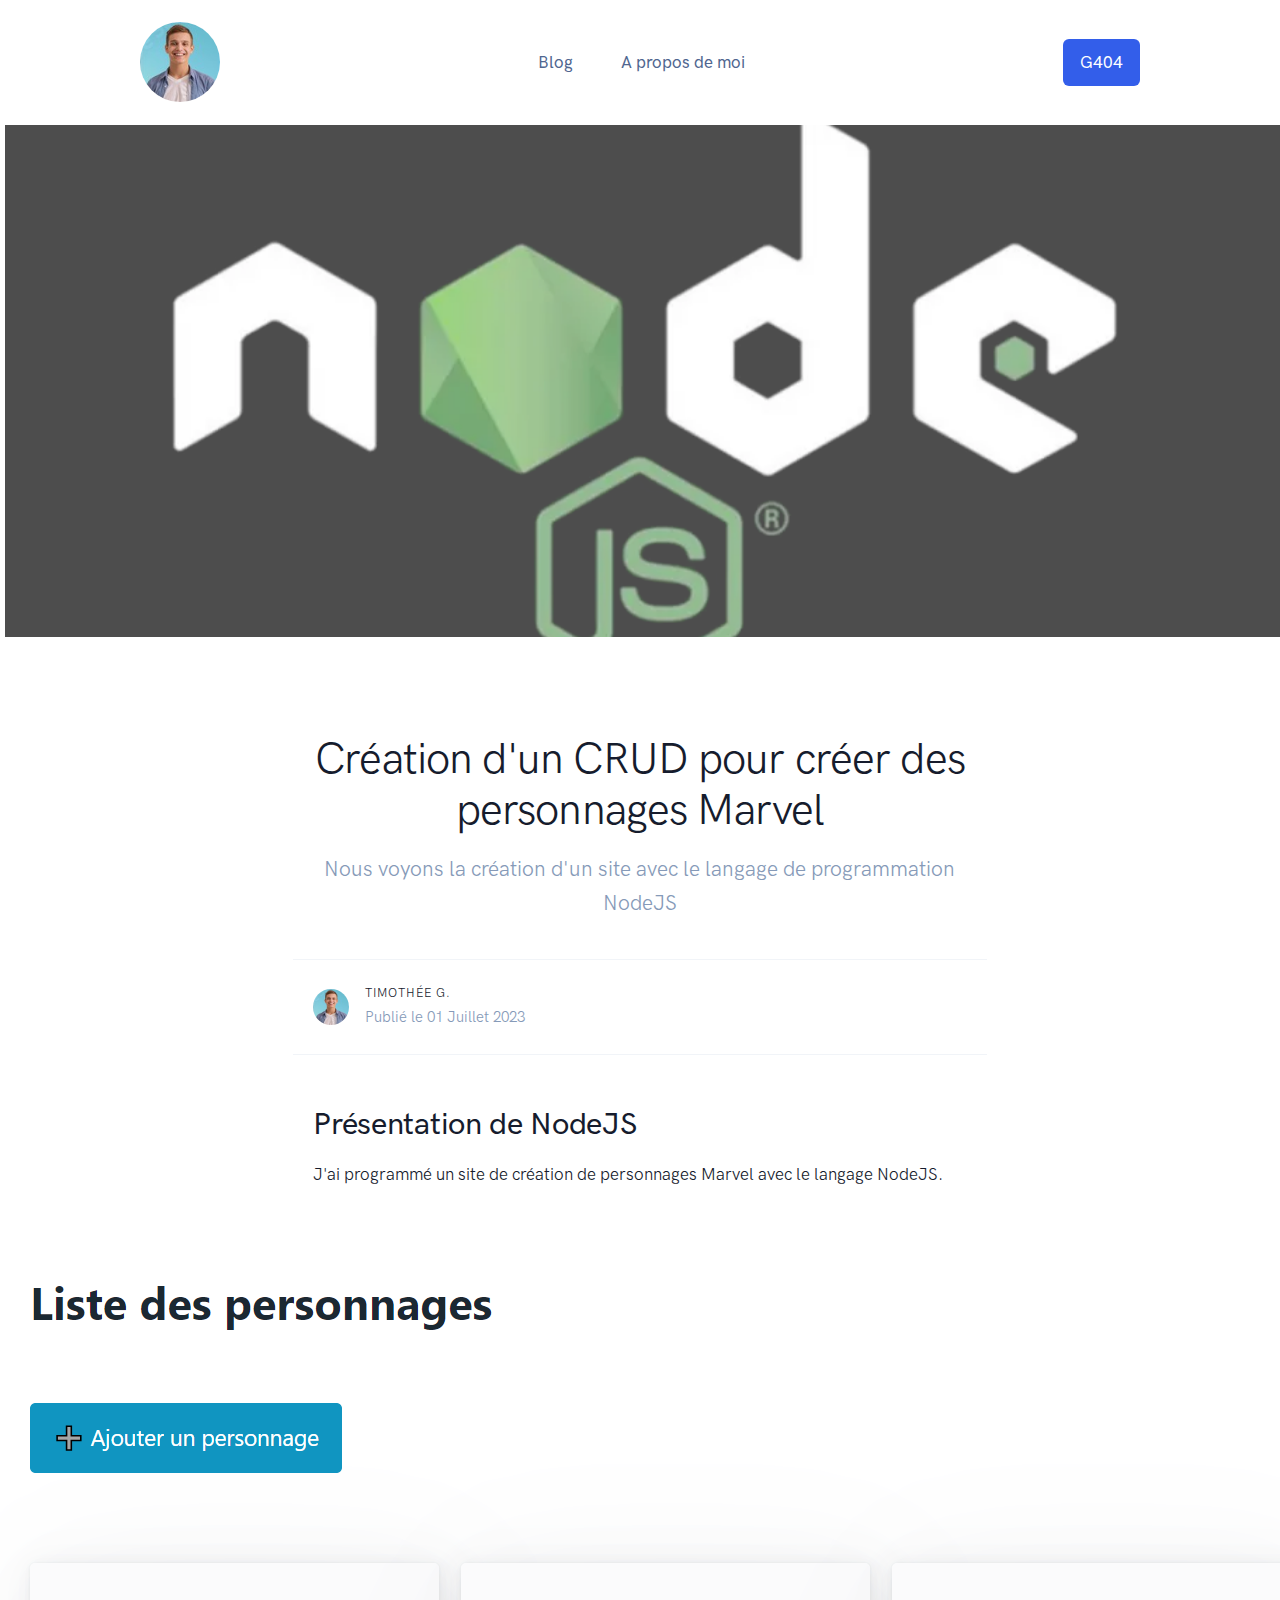
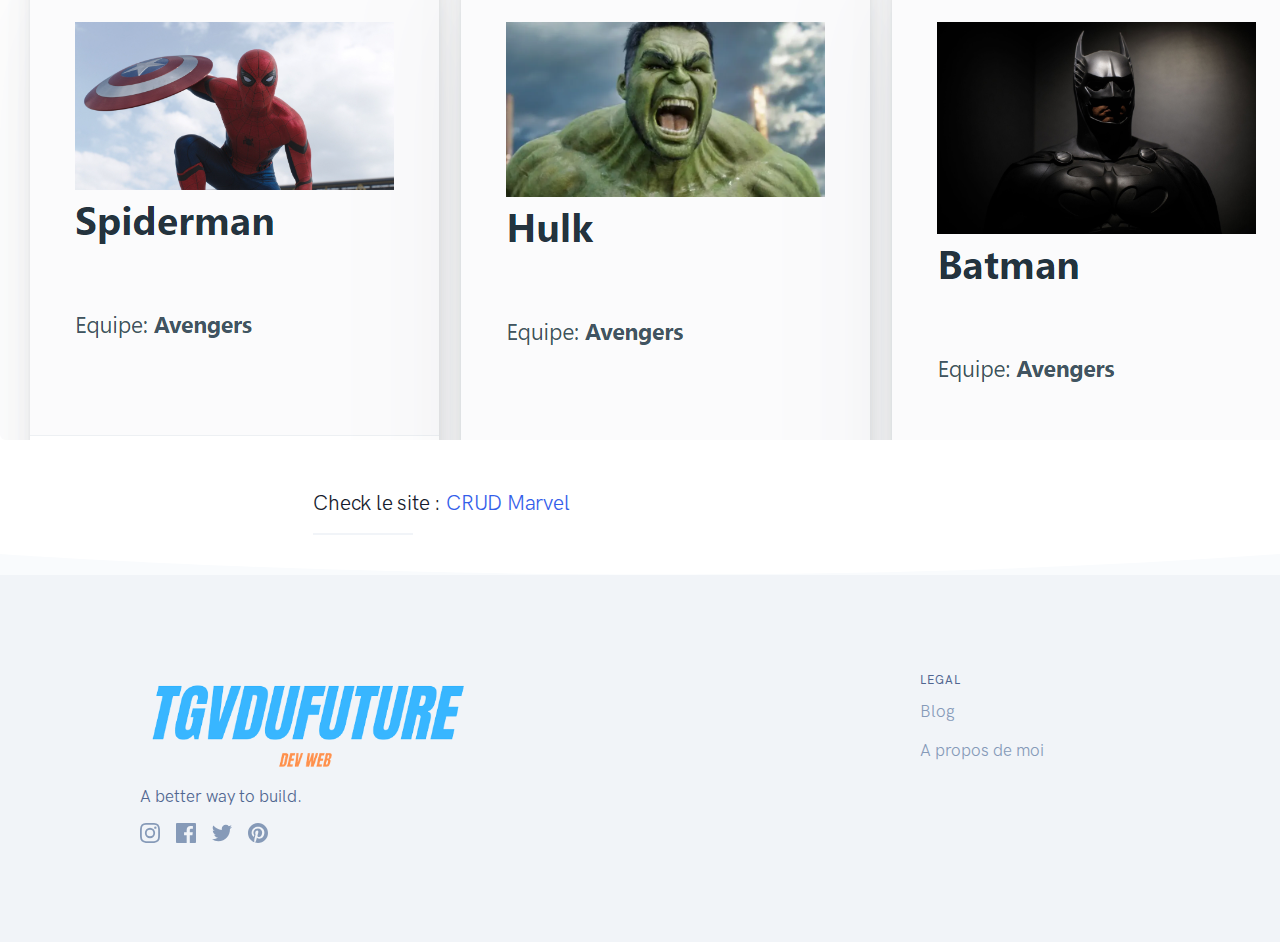
==== blog-crud.html @ 1b9e8d8e "crud" ====
<!doctype html>
<html lang="en">
  <head>
    <meta charset="utf-8" />
    <meta name="viewport" content="width=device-width, initial-scale=1" />
    
    <!-- Favicon -->
    <link rel="shortcut icon" href="./assets/favicon/favicon.png" type="image/x-icon" />
    
    <!-- Map CSS -->
    <link rel="stylesheet" href="https://api.mapbox.com/mapbox-gl-js/v0.53.0/mapbox-gl.css" />
    
    <!-- Libs CSS -->
    <link rel="stylesheet" href="./assets/css/libs.bundle.css" />
    
    <!-- Theme CSS -->
    <link rel="stylesheet" href="./assets/css/theme.bundle.css" />
    
    <!--Mon CSS-->
    <link rel="stylesheet" href="style.css">
    <!-- Title -->
    <title>Mon article</title>
  </head>
  <body>

    <!-- NAVBAR -->
    <!-- ICI JE COPIE A LA PLACE DE LA NAVBAR, CELLE DE LA PAGE BLOG de <nav> jusqu'à </nav> -->
    <nav class="navbar navbar-expand-lg navbar-light bg-white">
      <div class="container">
    
        <!-- Brand -->
        <a class="navbar-brand" href="./index.html">
          <div class="avatar avatar-xxl">
            <img src="./assets/img/avatars/mon-avatar.jpg" alt="Mon avatar" class="avatar-img rounded-circle">
          </div>
        </a>
    
        <!-- Toggler -->
        <button class="navbar-toggler" type="button" data-bs-toggle="collapse" data-bs-target="#navbarCollapse" aria-controls="navbarCollapse" aria-expanded="false" aria-label="Toggle navigation">
          <span class="navbar-toggler-icon"></span>
        </button>
    
        <!-- Collapse -->
        <div class="collapse navbar-collapse" id="navbarCollapse">
    
          <!-- Toggler -->
          <button class="navbar-toggler" type="button" data-bs-toggle="collapse" data-bs-target="#navbarCollapse" aria-controls="navbarCollapse" aria-expanded="false" aria-label="Toggle navigation">
            <i class="fe fe-x"></i>
          </button>
    
          <!-- Navigation -->
          <ul class="navbar-nav ms-auto">
            <li class="nav-item dropdown">
              <a class="nav-link dropdown-toggle" id="navbarLandings"  href="./index.html">
                Blog
              </a>
            </li>
            <li class="nav-item dropdown">
              <a class="nav-link dropdown-toggle" id="navbarPages" href="./blog-descr.html">
                A propos de moi
              </a>
            </li>
          </ul>
    
          <!-- Button -->
          <a class="navbar-btn btn btn-sm btn-primary lift ms-auto" href="https://www.garage404.com/" target="_blank">
            G404
          </a>
        </div>
      </div>
    </nav>

    <!-- IMAGE -->
    <!-- ICI DANS LA BALISE <section> je viens modifier l'attribut style pour CHANGER L'IMAGE -->
    <section data-jarallax data-speed=".8" class="py-md-15 bg-cover presentation2" style="background-image: url('./assets/img/icons/node.png');"></section>

    <!-- HEADER -->
    <section class="pt-8 pt-md-11">
      <div class="container">
        <div class="row justify-content-center">
          <div class="col-12 col-md-10 col-lg-9 col-xl-8">

            <!-- Heading -->
            <h1 class="display-4 text-center">
                Création d'un CRUD pour créer des personnages Marvel
            </h1>

            <!-- Text -->
            <p class="lead mb-7 text-center text-muted">
              Nous voyons la création d'un site avec le langage de programmation NodeJS
            </p>

            <!-- Meta -->
            <div class="row align-items-center py-5 border-top border-bottom">
              <div class="col-auto">

                <!-- Avatar -->
                <div class="avatar avatar-lg">
                  <img src="assets/img/avatars/mon-avatar.jpg" alt="Mon avatar." class="avatar-img rounded-circle">
                </div>

              </div>
              <div class="col ms-n5">

                <!-- Name -->
                <h6 class="text-uppercase mb-0">
                  Timothée G.
                </h6>

                <!-- Date -->
                <time class="fs-sm text-muted" datetime="2019-05-20">
                  Publié le 01 Juillet 2023
                </time>

              </div>
              <div class="col-auto">

              </div>
            </div>

          </div>
        </div> <!-- / .row -->
      </div> <!-- / .container -->
    </section>

    <!-- SECTION -->
    <section class="pt-6 pt-md-8">
      <div class="container">
        <div class="row justify-content-center">
          <div class="col-12 col-md-10 col-lg-9 col-xl-8">

            <!-- Heading -->
            <h2 class="fw-bold">
                Présentation de NodeJS
            </h2>

            <!-- Text -->
            <p>
                J'ai programmé un site de création de personnages Marvel avec le langage NodeJS.
            </p>
          </div>
        </div> <!-- / .row -->
      </div> <!-- / .container -->
    </section>

    <!-- SECTION -->
    <section class="pt-6 pt-md-8">
      <div class="container">
        <div class="row justify-content-center">
          <div class="">

            <!-- Slider -->
            <div style="display: flex; justify-content: center;">
                <img src="./assets/img/screenshots/CRUD.PNG" class="img-fluid rounded img-flex-box">
            </div>
          </div>
        </div> <!-- / .row -->
      </div> <!-- / .container -->
    </section>

    <!-- SECTION -->
    <section class="pt-6 pt-md-8">
      <div class="container">
        <div class="row justify-content-center">
          <div class="col-12 col-md-10 col-lg-9 col-xl-8">

            <!-- Heading -->
            <h3>Check le site : <a href="https://github.com/tgvdufuture/crud">CRUD Marvel</a></h3>

            <!-- Divider -->
            <hr class="hr-md mb-7">
          </div>
        </div> <!-- / .row -->
      </div> <!-- / .container -->
    </section>

    <!-- SI TU N'AS RIEN D'AUTRE A RAJOUTER ESSAYE DE SUPPRIMER LA <section> de dessous Ctrl S et regarde le résultat -->
    <!-- SHAPE -->
    <div class="position-relative">
      <div class="shape shape-bottom shape-fluid-x text-light">
        <svg viewBox="0 0 2880 48" fill="none" xmlns="http://www.w3.org/2000/svg"><path d="M0 48h2880V0h-720C1442.5 52 720 0 720 0H0v48z" fill="currentColor"/></svg>      </div>
    </div>

    <!-- FOOTER -->
    <footer class="py-8 py-md-11 bg-gray-200">
      <div class="container">
        <div class="row">
          <div class="col-12 col-md-4 col-lg-3">
    
            <!-- Brand -->
            <img src="./assets/img/brand.png" alt="brand" class="footer-brand img-fluid mb-2">
    
            <!-- Text -->
            <p class="text-gray-700 mb-2">
              A better way to build.
            </p>
    
            <!-- Social -->
            <ul class="list-unstyled list-inline list-social mb-6 mb-md-0">
              <li class="list-inline-item list-social-item me-3">
                <a href="#!" class="text-decoration-none">
                  <img src="./assets/img/icons/social/instagram.svg" class="list-social-icon" alt="...">
                </a>
              </li>
              <li class="list-inline-item list-social-item me-3">
                <a href="#!" class="text-decoration-none">
                  <img src="./assets/img/icons/social/facebook.svg" class="list-social-icon" alt="...">
                </a>
              </li>
              <li class="list-inline-item list-social-item me-3">
                <a href="#!" class="text-decoration-none">
                  <img src="./assets/img/icons/social/twitter.svg" class="list-social-icon" alt="...">
                </a>
              </li>
              <li class="list-inline-item list-social-item">
                <a href="#!" class="text-decoration-none">
                  <img src="./assets/img/icons/social/pinterest.svg" class="list-social-icon" alt="...">
                </a>
              </li>
            </ul>
    
          </div>
          <div class="col-6 col-md-4 col-lg-2">
    
          </div>
          <div class="col-6 col-md-4 col-lg-2">
    
          </div>
          <div class="col-6 col-md-4 offset-md-4 col-lg-2 offset-lg-0">
    
          </div>
          <div class="col-6 col-md-4 col-lg-2">
    
            <!-- Heading -->
            <h6 class="fw-bold text-uppercase text-gray-700">
              Legal
            </h6>
    
            <!-- List -->
            <ul class="list-unstyled text-muted mb-0">
              <li class="mb-3">
                <a href="./index.html" class="text-reset">
                  Blog
                </a>
              </li>
              <li class="mb-3">
                <a href="./blog-post.html" class="text-reset">
                  A propos de moi
                </a>
              </li>
            </ul>

          </div>
        </div> <!-- / .row -->
      </div> <!-- / .container -->
    </footer>

    <!-- JAVASCRIPT -->
    <!-- Map JS -->
    <script src='https://api.mapbox.com/mapbox-gl-js/v0.53.0/mapbox-gl.js'></script>
    
    <!-- Vendor JS -->
    <script src="./assets/js/vendor.bundle.js"></script>
    
    <!-- Theme JS -->
    <script src="./assets/js/theme.bundle.js"></script>

  </body>
</html>
---- assets/css/libs.bundle.css ----
[data-aos][data-aos][data-aos-duration="50"],body[data-aos-duration="50"] [data-aos]{transition-duration:50ms}[data-aos][data-aos][data-aos-delay="50"],body[data-aos-delay="50"] [data-aos]{transition-delay:0s}[data-aos][data-aos][data-aos-delay="50"].aos-animate,body[data-aos-delay="50"] [data-aos].aos-animate{transition-delay:50ms}[data-aos][data-aos][data-aos-duration="100"],body[data-aos-duration="100"] [data-aos]{transition-duration:.1s}[data-aos][data-aos][data-aos-delay="100"],body[data-aos-delay="100"] [data-aos]{transition-delay:0s}[data-aos][data-aos][data-aos-delay="100"].aos-animate,body[data-aos-delay="100"] [data-aos].aos-animate{transition-delay:.1s}[data-aos][data-aos][data-aos-duration="150"],body[data-aos-duration="150"] [data-aos]{transition-duration:.15s}[data-aos][data-aos][data-aos-delay="150"],body[data-aos-delay="150"] [data-aos]{transition-delay:0s}[data-aos][data-aos][data-aos-delay="150"].aos-animate,body[data-aos-delay="150"] [data-aos].aos-animate{transition-delay:.15s}[data-aos][data-aos][data-aos-duration="200"],body[data-aos-duration="200"] [data-aos]{transition-duration:.2s}[data-aos][data-aos][data-aos-delay="200"],body[data-aos-delay="200"] [data-aos]{transition-delay:0s}[data-aos][data-aos][data-aos-delay="200"].aos-animate,body[data-aos-delay="200"] [data-aos].aos-animate{transition-delay:.2s}[data-aos][data-aos][data-aos-duration="250"],body[data-aos-duration="250"] [data-aos]{transition-duration:.25s}[data-aos][data-aos][data-aos-delay="250"],body[data-aos-delay="250"] [data-aos]{transition-delay:0s}[data-aos][data-aos][data-aos-delay="250"].aos-animate,body[data-aos-delay="250"] [data-aos].aos-animate{transition-delay:.25s}[data-aos][data-aos][data-aos-duration="300"],body[data-aos-duration="300"] [data-aos]{transition-duration:.3s}[data-aos][data-aos][data-aos-delay="300"],body[data-aos-delay="300"] [data-aos]{transition-delay:0s}[data-aos][data-aos][data-aos-delay="300"].aos-animate,body[data-aos-delay="300"] [data-aos].aos-animate{transition-delay:.3s}[data-aos][data-aos][data-aos-duration="350"],body[data-aos-duration="350"] [data-aos]{transition-duration:.35s}[data-aos][data-aos][data-aos-delay="350"],body[data-aos-delay="350"] [data-aos]{transition-delay:0s}[data-aos][data-aos][data-aos-delay="350"].aos-animate,body[data-aos-delay="350"] [data-aos].aos-animate{transition-delay:.35s}[data-aos][data-aos][data-aos-duration="400"],body[data-aos-duration="400"] [data-aos]{transition-duration:.4s}[data-aos][data-aos][data-aos-delay="400"],body[data-aos-delay="400"] [data-aos]{transition-delay:0s}[data-aos][data-aos][data-aos-delay="400"].aos-animate,body[data-aos-delay="400"] [data-aos].aos-animate{transition-delay:.4s}[data-aos][data-aos][data-aos-duration="450"],body[data-aos-duration="450"] [data-aos]{transition-duration:.45s}[data-aos][data-aos][data-aos-delay="450"],body[data-aos-delay="450"] [data-aos]{transition-delay:0s}[data-aos][data-aos][data-aos-delay="450"].aos-animate,body[data-aos-delay="450"] [data-aos].aos-animate{transition-delay:.45s}[data-aos][data-aos][data-aos-duration="500"],body[data-aos-duration="500"] [data-aos]{transition-duration:.5s}[data-aos][data-aos][data-aos-delay="500"],body[data-aos-delay="500"] [data-aos]{transition-delay:0s}[data-aos][data-aos][data-aos-delay="500"].aos-animate,body[data-aos-delay="500"] [data-aos].aos-animate{transition-delay:.5s}[data-aos][data-aos][data-aos-duration="550"],body[data-aos-duration="550"] [data-aos]{transition-duration:.55s}[data-aos][data-aos][data-aos-delay="550"],body[data-aos-delay="550"] [data-aos]{transition-delay:0s}[data-aos][data-aos][data-aos-delay="550"].aos-animate,body[data-aos-delay="550"] [data-aos].aos-animate{transition-delay:.55s}[data-aos][data-aos][data-aos-duration="600"],body[data-aos-duration="600"] [data-aos]{transition-duration:.6s}[data-aos][data-aos][data-aos-delay="600"],body[data-aos-delay="600"] [data-aos]{transition-delay:0s}[data-aos][data-aos][data-aos-delay="600"].aos-animate,body[data-aos-delay="600"] [data-aos].aos-animate{transition-delay:.6s}[data-aos][data-aos][data-aos-duration="650"],body[data-aos-duration="650"] [data-aos]{transition-duration:.65s}[data-aos][data-aos][data-aos-delay="650"],body[data-aos-delay="650"] [data-aos]{transition-delay:0s}[data-aos][data-aos][data-aos-delay="650"].aos-animate,body[data-aos-delay="650"] [data-aos].aos-animate{transition-delay:.65s}[data-aos][data-aos][data-aos-duration="700"],body[data-aos-duration="700"] [data-aos]{transition-duration:.7s}[data-aos][data-aos][data-aos-delay="700"],body[data-aos-delay="700"] [data-aos]{transition-delay:0s}[data-aos][data-aos][data-aos-delay="700"].aos-animate,body[data-aos-delay="700"] [data-aos].aos-animate{transition-delay:.7s}[data-aos][data-aos][data-aos-duration="750"],body[data-aos-duration="750"] [data-aos]{transition-duration:.75s}[data-aos][data-aos][data-aos-delay="750"],body[data-aos-delay="750"] [data-aos]{transition-delay:0s}[data-aos][data-aos][data-aos-delay="750"].aos-animate,body[data-aos-delay="750"] [data-aos].aos-animate{transition-delay:.75s}[data-aos][data-aos][data-aos-duration="800"],body[data-aos-duration="800"] [data-aos]{transition-duration:.8s}[data-aos][data-aos][data-aos-delay="800"],body[data-aos-delay="800"] [data-aos]{transition-delay:0s}[data-aos][data-aos][data-aos-delay="800"].aos-animate,body[data-aos-delay="800"] [data-aos].aos-animate{transition-delay:.8s}[data-aos][data-aos][data-aos-duration="850"],body[data-aos-duration="850"] [data-aos]{transition-duration:.85s}[data-aos][data-aos][data-aos-delay="850"],body[data-aos-delay="850"] [data-aos]{transition-delay:0s}[data-aos][data-aos][data-aos-delay="850"].aos-animate,body[data-aos-delay="850"] [data-aos].aos-animate{transition-delay:.85s}[data-aos][data-aos][data-aos-duration="900"],body[data-aos-duration="900"] [data-aos]{transition-duration:.9s}[data-aos][data-aos][data-aos-delay="900"],body[data-aos-delay="900"] [data-aos]{transition-delay:0s}[data-aos][data-aos][data-aos-delay="900"].aos-animate,body[data-aos-delay="900"] [data-aos].aos-animate{transition-delay:.9s}[data-aos][data-aos][data-aos-duration="950"],body[data-aos-duration="950"] [data-aos]{transition-duration:.95s}[data-aos][data-aos][data-aos-delay="950"],body[data-aos-delay="950"] [data-aos]{transition-delay:0s}[data-aos][data-aos][data-aos-delay="950"].aos-animate,body[data-aos-delay="950"] [data-aos].aos-animate{transition-delay:.95s}[data-aos][data-aos][data-aos-duration="1000"],body[data-aos-duration="1000"] [data-aos]{transition-duration:1s}[data-aos][data-aos][data-aos-delay="1000"],body[data-aos-delay="1000"] [data-aos]{transition-delay:0s}[data-aos][data-aos][data-aos-delay="1000"].aos-animate,body[data-aos-delay="1000"] [data-aos].aos-animate{transition-delay:1s}[data-aos][data-aos][data-aos-duration="1050"],body[data-aos-duration="1050"] [data-aos]{transition-duration:1.05s}[data-aos][data-aos][data-aos-delay="1050"],body[data-aos-delay="1050"] [data-aos]{transition-delay:0s}[data-aos][data-aos][data-aos-delay="1050"].aos-animate,body[data-aos-delay="1050"] [data-aos].aos-animate{transition-delay:1.05s}[data-aos][data-aos][data-aos-duration="1100"],body[data-aos-duration="1100"] [data-aos]{transition-duration:1.1s}[data-aos][data-aos][data-aos-delay="1100"],body[data-aos-delay="1100"] [data-aos]{transition-delay:0s}[data-aos][data-aos][data-aos-delay="1100"].aos-animate,body[data-aos-delay="1100"] [data-aos].aos-animate{transition-delay:1.1s}[data-aos][data-aos][data-aos-duration="1150"],body[data-aos-duration="1150"] [data-aos]{transition-duration:1.15s}[data-aos][data-aos][data-aos-delay="1150"],body[data-aos-delay="1150"] [data-aos]{transition-delay:0s}[data-aos][data-aos][data-aos-delay="1150"].aos-animate,body[data-aos-delay="1150"] [data-aos].aos-animate{transition-delay:1.15s}[data-aos][data-aos][data-aos-duration="1200"],body[data-aos-duration="1200"] [data-aos]{transition-duration:1.2s}[data-aos][data-aos][data-aos-delay="1200"],body[data-aos-delay="1200"] [data-aos]{transition-delay:0s}[data-aos][data-aos][data-aos-delay="1200"].aos-animate,body[data-aos-delay="1200"] [data-aos].aos-animate{transition-delay:1.2s}[data-aos][data-aos][data-aos-duration="1250"],body[data-aos-duration="1250"] [data-aos]{transition-duration:1.25s}[data-aos][data-aos][data-aos-delay="1250"],body[data-aos-delay="1250"] [data-aos]{transition-delay:0s}[data-aos][data-aos][data-aos-delay="1250"].aos-animate,body[data-aos-delay="1250"] [data-aos].aos-animate{transition-delay:1.25s}[data-aos][data-aos][data-aos-duration="1300"],body[data-aos-duration="1300"] [data-aos]{transition-duration:1.3s}[data-aos][data-aos][data-aos-delay="1300"],body[data-aos-delay="1300"] [data-aos]{transition-delay:0s}[data-aos][data-aos][data-aos-delay="1300"].aos-animate,body[data-aos-delay="1300"] [data-aos].aos-animate{transition-delay:1.3s}[data-aos][data-aos][data-aos-duration="1350"],body[data-aos-duration="1350"] [data-aos]{transition-duration:1.35s}[data-aos][data-aos][data-aos-delay="1350"],body[data-aos-delay="1350"] [data-aos]{transition-delay:0s}[data-aos][data-aos][data-aos-delay="1350"].aos-animate,body[data-aos-delay="1350"] [data-aos].aos-animate{transition-delay:1.35s}[data-aos][data-aos][data-aos-duration="1400"],body[data-aos-duration="1400"] [data-aos]{transition-duration:1.4s}[data-aos][data-aos][data-aos-delay="1400"],body[data-aos-delay="1400"] [data-aos]{transition-delay:0s}[data-aos][data-aos][data-aos-delay="1400"].aos-animate,body[data-aos-delay="1400"] [data-aos].aos-animate{transition-delay:1.4s}[data-aos][data-aos][data-aos-duration="1450"],body[data-aos-duration="1450"] [data-aos]{transition-duration:1.45s}[data-aos][data-aos][data-aos-delay="1450"],body[data-aos-delay="1450"] [data-aos]{transition-delay:0s}[data-aos][data-aos][data-aos-delay="1450"].aos-animate,body[data-aos-delay="1450"] [data-aos].aos-animate{transition-delay:1.45s}[data-aos][data-aos][data-aos-duration="1500"],body[data-aos-duration="1500"] [data-aos]{transition-duration:1.5s}[data-aos][data-aos][data-aos-delay="1500"],body[data-aos-delay="1500"] [data-aos]{transition-delay:0s}[data-aos][data-aos][data-aos-delay="1500"].aos-animate,body[data-aos-delay="1500"] [data-aos].aos-animate{transition-delay:1.5s}[data-aos][data-aos][data-aos-duration="1550"],body[data-aos-duration="1550"] [data-aos]{transition-duration:1.55s}[data-aos][data-aos][data-aos-delay="1550"],body[data-aos-delay="1550"] [data-aos]{transition-delay:0s}[data-aos][data-aos][data-aos-delay="1550"].aos-animate,body[data-aos-delay="1550"] [data-aos].aos-animate{transition-delay:1.55s}[data-aos][data-aos][data-aos-duration="1600"],body[data-aos-duration="1600"] [data-aos]{transition-duration:1.6s}[data-aos][data-aos][data-aos-delay="1600"],body[data-aos-delay="1600"] [data-aos]{transition-delay:0s}[data-aos][data-aos][data-aos-delay="1600"].aos-animate,body[data-aos-delay="1600"] [data-aos].aos-animate{transition-delay:1.6s}[data-aos][data-aos][data-aos-duration="1650"],body[data-aos-duration="1650"] [data-aos]{transition-duration:1.65s}[data-aos][data-aos][data-aos-delay="1650"],body[data-aos-delay="1650"] [data-aos]{transition-delay:0s}[data-aos][data-aos][data-aos-delay="1650"].aos-animate,body[data-aos-delay="1650"] [data-aos].aos-animate{transition-delay:1.65s}[data-aos][data-aos][data-aos-duration="1700"],body[data-aos-duration="1700"] [data-aos]{transition-duration:1.7s}[data-aos][data-aos][data-aos-delay="1700"],body[data-aos-delay="1700"] [data-aos]{transition-delay:0s}[data-aos][data-aos][data-aos-delay="1700"].aos-animate,body[data-aos-delay="1700"] [data-aos].aos-animate{transition-delay:1.7s}[data-aos][data-aos][data-aos-duration="1750"],body[data-aos-duration="1750"] [data-aos]{transition-duration:1.75s}[data-aos][data-aos][data-aos-delay="1750"],body[data-aos-delay="1750"] [data-aos]{transition-delay:0s}[data-aos][data-aos][data-aos-delay="1750"].aos-animate,body[data-aos-delay="1750"] [data-aos].aos-animate{transition-delay:1.75s}[data-aos][data-aos][data-aos-duration="1800"],body[data-aos-duration="1800"] [data-aos]{transition-duration:1.8s}[data-aos][data-aos][data-aos-delay="1800"],body[data-aos-delay="1800"] [data-aos]{transition-delay:0s}[data-aos][data-aos][data-aos-delay="1800"].aos-animate,body[data-aos-delay="1800"] [data-aos].aos-animate{transition-delay:1.8s}[data-aos][data-aos][data-aos-duration="1850"],body[data-aos-duration="1850"] [data-aos]{transition-duration:1.85s}[data-aos][data-aos][data-aos-delay="1850"],body[data-aos-delay="1850"] [data-aos]{transition-delay:0s}[data-aos][data-aos][data-aos-delay="1850"].aos-animate,body[data-aos-delay="1850"] [data-aos].aos-animate{transition-delay:1.85s}[data-aos][data-aos][data-aos-duration="1900"],body[data-aos-duration="1900"] [data-aos]{transition-duration:1.9s}[data-aos][data-aos][data-aos-delay="1900"],body[data-aos-delay="1900"] [data-aos]{transition-delay:0s}[data-aos][data-aos][data-aos-delay="1900"].aos-animate,body[data-aos-delay="1900"] [data-aos].aos-animate{transition-delay:1.9s}[data-aos][data-aos][data-aos-duration="1950"],body[data-aos-duration="1950"] [data-aos]{transition-duration:1.95s}[data-aos][data-aos][data-aos-delay="1950"],body[data-aos-delay="1950"] [data-aos]{transition-delay:0s}[data-aos][data-aos][data-aos-delay="1950"].aos-animate,body[data-aos-delay="1950"] [data-aos].aos-animate{transition-delay:1.95s}[data-aos][data-aos][data-aos-duration="2000"],body[data-aos-duration="2000"] [data-aos]{transition-duration:2s}[data-aos][data-aos][data-aos-delay="2000"],body[data-aos-delay="2000"] [data-aos]{transition-delay:0s}[data-aos][data-aos][data-aos-delay="2000"].aos-animate,body[data-aos-delay="2000"] [data-aos].aos-animate{transition-delay:2s}[data-aos][data-aos][data-aos-duration="2050"],body[data-aos-duration="2050"] [data-aos]{transition-duration:2.05s}[data-aos][data-aos][data-aos-delay="2050"],body[data-aos-delay="2050"] [data-aos]{transition-delay:0s}[data-aos][data-aos][data-aos-delay="2050"].aos-animate,body[data-aos-delay="2050"] [data-aos].aos-animate{transition-delay:2.05s}[data-aos][data-aos][data-aos-duration="2100"],body[data-aos-duration="2100"] [data-aos]{transition-duration:2.1s}[data-aos][data-aos][data-aos-delay="2100"],body[data-aos-delay="2100"] [data-aos]{transition-delay:0s}[data-aos][data-aos][data-aos-delay="2100"].aos-animate,body[data-aos-delay="2100"] [data-aos].aos-animate{transition-delay:2.1s}[data-aos][data-aos][data-aos-duration="2150"],body[data-aos-duration="2150"] [data-aos]{transition-duration:2.15s}[data-aos][data-aos][data-aos-delay="2150"],body[data-aos-delay="2150"] [data-aos]{transition-delay:0s}[data-aos][data-aos][data-aos-delay="2150"].aos-animate,body[data-aos-delay="2150"] [data-aos].aos-animate{transition-delay:2.15s}[data-aos][data-aos][data-aos-duration="2200"],body[data-aos-duration="2200"] [data-aos]{transition-duration:2.2s}[data-aos][data-aos][data-aos-delay="2200"],body[data-aos-delay="2200"] [data-aos]{transition-delay:0s}[data-aos][data-aos][data-aos-delay="2200"].aos-animate,body[data-aos-delay="2200"] [data-aos].aos-animate{transition-delay:2.2s}[data-aos][data-aos][data-aos-duration="2250"],body[data-aos-duration="2250"] [data-aos]{transition-duration:2.25s}[data-aos][data-aos][data-aos-delay="2250"],body[data-aos-delay="2250"] [data-aos]{transition-delay:0s}[data-aos][data-aos][data-aos-delay="2250"].aos-animate,body[data-aos-delay="2250"] [data-aos].aos-animate{transition-delay:2.25s}[data-aos][data-aos][data-aos-duration="2300"],body[data-aos-duration="2300"] [data-aos]{transition-duration:2.3s}[data-aos][data-aos][data-aos-delay="2300"],body[data-aos-delay="2300"] [data-aos]{transition-delay:0s}[data-aos][data-aos][data-aos-delay="2300"].aos-animate,body[data-aos-delay="2300"] [data-aos].aos-animate{transition-delay:2.3s}[data-aos][data-aos][data-aos-duration="2350"],body[data-aos-duration="2350"] [data-aos]{transition-duration:2.35s}[data-aos][data-aos][data-aos-delay="2350"],body[data-aos-delay="2350"] [data-aos]{transition-delay:0s}[data-aos][data-aos][data-aos-delay="2350"].aos-animate,body[data-aos-delay="2350"] [data-aos].aos-animate{transition-delay:2.35s}[data-aos][data-aos][data-aos-duration="2400"],body[data-aos-duration="2400"] [data-aos]{transition-duration:2.4s}[data-aos][data-aos][data-aos-delay="2400"],body[data-aos-delay="2400"] [data-aos]{transition-delay:0s}[data-aos][data-aos][data-aos-delay="2400"].aos-animate,body[data-aos-delay="2400"] [data-aos].aos-animate{transition-delay:2.4s}[data-aos][data-aos][data-aos-duration="2450"],body[data-aos-duration="2450"] [data-aos]{transition-duration:2.45s}[data-aos][data-aos][data-aos-delay="2450"],body[data-aos-delay="2450"] [data-aos]{transition-delay:0s}[data-aos][data-aos][data-aos-delay="2450"].aos-animate,body[data-aos-delay="2450"] [data-aos].aos-animate{transition-delay:2.45s}[data-aos][data-aos][data-aos-duration="2500"],body[data-aos-duration="2500"] [data-aos]{transition-duration:2.5s}[data-aos][data-aos][data-aos-delay="2500"],body[data-aos-delay="2500"] [data-aos]{transition-delay:0s}[data-aos][data-aos][data-aos-delay="2500"].aos-animate,body[data-aos-delay="2500"] [data-aos].aos-animate{transition-delay:2.5s}[data-aos][data-aos][data-aos-duration="2550"],body[data-aos-duration="2550"] [data-aos]{transition-duration:2.55s}[data-aos][data-aos][data-aos-delay="2550"],body[data-aos-delay="2550"] [data-aos]{transition-delay:0s}[data-aos][data-aos][data-aos-delay="2550"].aos-animate,body[data-aos-delay="2550"] [data-aos].aos-animate{transition-delay:2.55s}[data-aos][data-aos][data-aos-duration="2600"],body[data-aos-duration="2600"] [data-aos]{transition-duration:2.6s}[data-aos][data-aos][data-aos-delay="2600"],body[data-aos-delay="2600"] [data-aos]{transition-delay:0s}[data-aos][data-aos][data-aos-delay="2600"].aos-animate,body[data-aos-delay="2600"] [data-aos].aos-animate{transition-delay:2.6s}[data-aos][data-aos][data-aos-duration="2650"],body[data-aos-duration="2650"] [data-aos]{transition-duration:2.65s}[data-aos][data-aos][data-aos-delay="2650"],body[data-aos-delay="2650"] [data-aos]{transition-delay:0s}[data-aos][data-aos][data-aos-delay="2650"].aos-animate,body[data-aos-delay="2650"] [data-aos].aos-animate{transition-delay:2.65s}[data-aos][data-aos][data-aos-duration="2700"],body[data-aos-duration="2700"] [data-aos]{transition-duration:2.7s}[data-aos][data-aos][data-aos-delay="2700"],body[data-aos-delay="2700"] [data-aos]{transition-delay:0s}[data-aos][data-aos][data-aos-delay="2700"].aos-animate,body[data-aos-delay="2700"] [data-aos].aos-animate{transition-delay:2.7s}[data-aos][data-aos][data-aos-duration="2750"],body[data-aos-duration="2750"] [data-aos]{transition-duration:2.75s}[data-aos][data-aos][data-aos-delay="2750"],body[data-aos-delay="2750"] [data-aos]{transition-delay:0s}[data-aos][data-aos][data-aos-delay="2750"].aos-animate,body[data-aos-delay="2750"] [data-aos].aos-animate{transition-delay:2.75s}[data-aos][data-aos][data-aos-duration="2800"],body[data-aos-duration="2800"] [data-aos]{transition-duration:2.8s}[data-aos][data-aos][data-aos-delay="2800"],body[data-aos-delay="2800"] [data-aos]{transition-delay:0s}[data-aos][data-aos][data-aos-delay="2800"].aos-animate,body[data-aos-delay="2800"] [data-aos].aos-animate{transition-delay:2.8s}[data-aos][data-aos][data-aos-duration="2850"],body[data-aos-duration="2850"] [data-aos]{transition-duration:2.85s}[data-aos][data-aos][data-aos-delay="2850"],body[data-aos-delay="2850"] [data-aos]{transition-delay:0s}[data-aos][data-aos][data-aos-delay="2850"].aos-animate,body[data-aos-delay="2850"] [data-aos].aos-animate{transition-delay:2.85s}[data-aos][data-aos][data-aos-duration="2900"],body[data-aos-duration="2900"] [data-aos]{transition-duration:2.9s}[data-aos][data-aos][data-aos-delay="2900"],body[data-aos-delay="2900"] [data-aos]{transition-delay:0s}[data-aos][data-aos][data-aos-delay="2900"].aos-animate,body[data-aos-delay="2900"] [data-aos].aos-animate{transition-delay:2.9s}[data-aos][data-aos][data-aos-duration="2950"],body[data-aos-duration="2950"] [data-aos]{transition-duration:2.95s}[data-aos][data-aos][data-aos-delay="2950"],body[data-aos-delay="2950"] [data-aos]{transition-delay:0s}[data-aos][data-aos][data-aos-delay="2950"].aos-animate,body[data-aos-delay="2950"] [data-aos].aos-animate{transition-delay:2.95s}[data-aos][data-aos][data-aos-duration="3000"],body[data-aos-duration="3000"] [data-aos]{transition-duration:3s}[data-aos][data-aos][data-aos-delay="3000"],body[data-aos-delay="3000"] [data-aos]{transition-delay:0s}[data-aos][data-aos][data-aos-delay="3000"].aos-animate,body[data-aos-delay="3000"] [data-aos].aos-animate{transition-delay:3s}[data-aos]{pointer-events:none}[data-aos].aos-animate{pointer-events:auto}[data-aos][data-aos][data-aos-easing=linear],body[data-aos-easing=linear] [data-aos]{transition-timing-function:cubic-bezier(.25,.25,.75,.75)}[data-aos][data-aos][data-aos-easing=ease],body[data-aos-easing=ease] [data-aos]{transition-timing-function:ease}[data-aos][data-aos][data-aos-easing=ease-in],body[data-aos-easing=ease-in] [data-aos]{transition-timing-function:ease-in}[data-aos][data-aos][data-aos-easing=ease-out],body[data-aos-easing=ease-out] [data-aos]{transition-timing-function:ease-out}[data-aos][data-aos][data-aos-easing=ease-in-out],body[data-aos-easing=ease-in-out] [data-aos]{transition-timing-function:ease-in-out}[data-aos][data-aos][data-aos-easing=ease-in-back],body[data-aos-easing=ease-in-back] [data-aos]{transition-timing-function:cubic-bezier(.6,-.28,.735,.045)}[data-aos][data-aos][data-aos-easing=ease-out-back],body[data-aos-easing=ease-out-back] [data-aos]{transition-timing-function:cubic-bezier(.175,.885,.32,1.275)}[data-aos][data-aos][data-aos-easing=ease-in-out-back],body[data-aos-easing=ease-in-out-back] [data-aos]{transition-timing-function:cubic-bezier(.68,-.55,.265,1.55)}[data-aos][data-aos][data-aos-easing=ease-in-sine],body[data-aos-easing=ease-in-sine] [data-aos]{transition-timing-function:cubic-bezier(.47,0,.745,.715)}[data-aos][data-aos][data-aos-easing=ease-out-sine],body[data-aos-easing=ease-out-sine] [data-aos]{transition-timing-function:cubic-bezier(.39,.575,.565,1)}[data-aos][data-aos][data-aos-easing=ease-in-out-sine],body[data-aos-easing=ease-in-out-sine] [data-aos]{transition-timing-function:cubic-bezier(.445,.05,.55,.95)}[data-aos][data-aos][data-aos-easing=ease-in-quad],body[data-aos-easing=ease-in-quad] [data-aos]{transition-timing-function:cubic-bezier(.55,.085,.68,.53)}[data-aos][data-aos][data-aos-easing=ease-out-quad],body[data-aos-easing=ease-out-quad] [data-aos]{transition-timing-function:cubic-bezier(.25,.46,.45,.94)}[data-aos][data-aos][data-aos-easing=ease-in-out-quad],body[data-aos-easing=ease-in-out-quad] [data-aos]{transition-timing-function:cubic-bezier(.455,.03,.515,.955)}[data-aos][data-aos][data-aos-easing=ease-in-cubic],body[data-aos-easing=ease-in-cubic] [data-aos]{transition-timing-function:cubic-bezier(.55,.085,.68,.53)}[data-aos][data-aos][data-aos-easing=ease-out-cubic],body[data-aos-easing=ease-out-cubic] [data-aos]{transition-timing-function:cubic-bezier(.25,.46,.45,.94)}[data-aos][data-aos][data-aos-easing=ease-in-out-cubic],body[data-aos-easing=ease-in-out-cubic] [data-aos]{transition-timing-function:cubic-bezier(.455,.03,.515,.955)}[data-aos][data-aos][data-aos-easing=ease-in-quart],body[data-aos-easing=ease-in-quart] [data-aos]{transition-timing-function:cubic-bezier(.55,.085,.68,.53)}[data-aos][data-aos][data-aos-easing=ease-out-quart],body[data-aos-easing=ease-out-quart] [data-aos]{transition-timing-function:cubic-bezier(.25,.46,.45,.94)}[data-aos][data-aos][data-aos-easing=ease-in-out-quart],body[data-aos-easing=ease-in-out-quart] [data-aos]{transition-timing-function:cubic-bezier(.455,.03,.515,.955)}@media screen{html:not(.no-js) [data-aos^=fade][data-aos^=fade]{opacity:0;transition-property:opacity,-webkit-transform;transition-property:opacity,transform;transition-property:opacity,transform,-webkit-transform}html:not(.no-js) [data-aos^=fade][data-aos^=fade].aos-animate{opacity:1;-webkit-transform:none;transform:none}html:not(.no-js) [data-aos=fade-up]{-webkit-transform:translate3d(0,100px,0);transform:translate3d(0,100px,0)}html:not(.no-js) [data-aos=fade-down]{-webkit-transform:translate3d(0,-100px,0);transform:translate3d(0,-100px,0)}html:not(.no-js) [data-aos=fade-right]{-webkit-transform:translate3d(-100px,0,0);transform:translate3d(-100px,0,0)}html:not(.no-js) [data-aos=fade-left]{-webkit-transform:translate3d(100px,0,0);transform:translate3d(100px,0,0)}html:not(.no-js) [data-aos=fade-up-right]{-webkit-transform:translate3d(-100px,100px,0);transform:translate3d(-100px,100px,0)}html:not(.no-js) [data-aos=fade-up-left]{-webkit-transform:translate3d(100px,100px,0);transform:translate3d(100px,100px,0)}html:not(.no-js) [data-aos=fade-down-right]{-webkit-transform:translate3d(-100px,-100px,0);transform:translate3d(-100px,-100px,0)}html:not(.no-js) [data-aos=fade-down-left]{-webkit-transform:translate3d(100px,-100px,0);transform:translate3d(100px,-100px,0)}html:not(.no-js) [data-aos^=zoom][data-aos^=zoom]{opacity:0;transition-property:opacity,-webkit-transform;transition-property:opacity,transform;transition-property:opacity,transform,-webkit-transform}html:not(.no-js) [data-aos^=zoom][data-aos^=zoom].aos-animate{opacity:1;-webkit-transform:translateZ(0) scale(1);transform:translateZ(0) scale(1)}html:not(.no-js) [data-aos=zoom-in]{-webkit-transform:scale(.6);transform:scale(.6)}html:not(.no-js) [data-aos=zoom-in-up]{-webkit-transform:translate3d(0,100px,0) scale(.6);transform:translate3d(0,100px,0) scale(.6)}html:not(.no-js) [data-aos=zoom-in-down]{-webkit-transform:translate3d(0,-100px,0) scale(.6);transform:translate3d(0,-100px,0) scale(.6)}html:not(.no-js) [data-aos=zoom-in-right]{-webkit-transform:translate3d(-100px,0,0) scale(.6);transform:translate3d(-100px,0,0) scale(.6)}html:not(.no-js) [data-aos=zoom-in-left]{-webkit-transform:translate3d(100px,0,0) scale(.6);transform:translate3d(100px,0,0) scale(.6)}html:not(.no-js) [data-aos=zoom-out]{-webkit-transform:scale(1.2);transform:scale(1.2)}html:not(.no-js) [data-aos=zoom-out-up]{-webkit-transform:translate3d(0,100px,0) scale(1.2);transform:translate3d(0,100px,0) scale(1.2)}html:not(.no-js) [data-aos=zoom-out-down]{-webkit-transform:translate3d(0,-100px,0) scale(1.2);transform:translate3d(0,-100px,0) scale(1.2)}html:not(.no-js) [data-aos=zoom-out-right]{-webkit-transform:translate3d(-100px,0,0) scale(1.2);transform:translate3d(-100px,0,0) scale(1.2)}html:not(.no-js) [data-aos=zoom-out-left]{-webkit-transform:translate3d(100px,0,0) scale(1.2);transform:translate3d(100px,0,0) scale(1.2)}html:not(.no-js) [data-aos^=slide][data-aos^=slide]{transition-property:-webkit-transform;transition-property:transform;transition-property:transform,-webkit-transform;visibility:hidden}html:not(.no-js) [data-aos^=slide][data-aos^=slide].aos-animate{-webkit-transform:translateZ(0);transform:translateZ(0);visibility:visible}html:not(.no-js) [data-aos=slide-up]{-webkit-transform:translate3d(0,100%,0);transform:translate3d(0,100%,0)}html:not(.no-js) [data-aos=slide-down]{-webkit-transform:translate3d(0,-100%,0);transform:translate3d(0,-100%,0)}html:not(.no-js) [data-aos=slide-right]{-webkit-transform:translate3d(-100%,0,0);transform:translate3d(-100%,0,0)}html:not(.no-js) [data-aos=slide-left]{-webkit-transform:translate3d(100%,0,0);transform:translate3d(100%,0,0)}html:not(.no-js) [data-aos^=flip][data-aos^=flip]{-webkit-backface-visibility:hidden;backface-visibility:hidden;transition-property:-webkit-transform;transition-property:transform;transition-property:transform,-webkit-transform}html:not(.no-js) [data-aos=flip-left]{-webkit-transform:perspective(2500px) rotateY(-100deg);transform:perspective(2500px) rotateY(-100deg)}html:not(.no-js) [data-aos=flip-left].aos-animate{-webkit-transform:perspective(2500px) rotateY(0);transform:perspective(2500px) rotateY(0)}html:not(.no-js) [data-aos=flip-right]{-webkit-transform:perspective(2500px) rotateY(100deg);transform:perspective(2500px) rotateY(100deg)}html:not(.no-js) [data-aos=flip-right].aos-animate{-webkit-transform:perspective(2500px) rotateY(0);transform:perspective(2500px) rotateY(0)}html:not(.no-js) [data-aos=flip-up]{-webkit-transform:perspective(2500px) rotateX(-100deg);transform:perspective(2500px) rotateX(-100deg)}html:not(.no-js) [data-aos=flip-up].aos-animate{-webkit-transform:perspective(2500px) rotateX(0);transform:perspective(2500px) rotateX(0)}html:not(.no-js) [data-aos=flip-down]{-webkit-transform:perspective(2500px) rotateX(100deg);transform:perspective(2500px) rotateX(100deg)}html:not(.no-js) [data-aos=flip-down].aos-animate{-webkit-transform:perspective(2500px) rotateX(0);transform:perspective(2500px) rotateX(0)}}
/*! Flickity v2.2.2
https://flickity.metafizzy.co
---------------------------------------------- */.flickity-enabled{position:relative}.flickity-enabled:focus{outline:0}.flickity-viewport{height:100%;overflow:hidden;position:relative}.flickity-slider{height:100%;position:absolute;width:100%}.flickity-enabled.is-draggable{-webkit-tap-highlight-color:transparent;-webkit-user-select:none;-moz-user-select:none;-ms-user-select:none;user-select:none}.flickity-enabled.is-draggable .flickity-viewport{cursor:move;cursor:-webkit-grab;cursor:grab}.flickity-enabled.is-draggable .flickity-viewport.is-pointer-down{cursor:-webkit-grabbing;cursor:grabbing}.flickity-button{background:hsla(0,0%,100%,.75);border:none;color:#333;position:absolute}.flickity-button:hover{background:#fff;cursor:pointer}.flickity-button:focus{box-shadow:0 0 0 5px #19f;outline:0}.flickity-button:active{opacity:.6}.flickity-button:disabled{cursor:auto;opacity:.3;pointer-events:none}.flickity-button-icon{fill:currentColor}.flickity-prev-next-button{border-radius:50%;height:44px;top:50%;transform:translateY(-50%);width:44px}.flickity-prev-next-button.previous{left:10px}.flickity-prev-next-button.next{right:10px}.flickity-rtl .flickity-prev-next-button.previous{left:auto;right:10px}.flickity-rtl .flickity-prev-next-button.next{left:10px;right:auto}.flickity-prev-next-button .flickity-button-icon{height:60%;left:20%;position:absolute;top:20%;width:60%}.flickity-page-dots{bottom:-25px;line-height:1;list-style:none;margin:0;padding:0;position:absolute;text-align:center;width:100%}.flickity-rtl .flickity-page-dots{direction:rtl}.flickity-page-dots .dot{background:#333;border-radius:50%;cursor:pointer;display:inline-block;height:10px;margin:0 8px;opacity:.25;width:10px}.flickity-page-dots .dot.is-selected{opacity:1}.flickity-enabled.is-fade .flickity-slider>*{pointer-events:none;z-index:0}.flickity-enabled.is-fade .flickity-slider>.is-selected{pointer-events:auto;z-index:1}.hljs{background:#1e1e1e;color:#dcdcdc;display:block;overflow-x:auto;padding:.5em}.hljs-keyword,.hljs-link,.hljs-literal,.hljs-name,.hljs-symbol{color:#569cd6}.hljs-link{text-decoration:underline}.hljs-built_in,.hljs-type{color:#4ec9b0}.hljs-class,.hljs-number{color:#b8d7a3}.hljs-meta-string,.hljs-string{color:#d69d85}.hljs-regexp,.hljs-template-tag{color:#9a5334}.hljs-formula,.hljs-function,.hljs-params,.hljs-subst,.hljs-title{color:#dcdcdc}.hljs-comment,.hljs-quote{color:#57a64a;font-style:italic}.hljs-doctag{color:#608b4e}.hljs-meta,.hljs-meta-keyword,.hljs-tag{color:#9b9b9b}.hljs-template-variable,.hljs-variable{color:#bd63c5}.hljs-attr,.hljs-attribute,.hljs-builtin-name{color:#9cdcfe}.hljs-section{color:gold}.hljs-emphasis{font-style:italic}.hljs-strong{font-weight:700}.hljs-bullet,.hljs-selector-attr,.hljs-selector-class,.hljs-selector-id,.hljs-selector-pseudo,.hljs-selector-tag{color:#d7ba7d}.hljs-addition{background-color:#144212}.hljs-addition,.hljs-deletion{display:inline-block;width:100%}.hljs-deletion{background-color:#600}

/*!
 * Quill Editor v1.3.7
 * https://quilljs.com/
 * Copyright (c) 2014, Jason Chen
 * Copyright (c) 2013, salesforce.com
 */.ql-container{box-sizing:border-box;font-family:Helvetica,Arial,sans-serif;font-size:13px;height:100%;margin:0;position:relative}.ql-container.ql-disabled .ql-tooltip{visibility:hidden}.ql-container.ql-disabled .ql-editor ul[data-checked]>li:before{pointer-events:none}.ql-clipboard{height:1px;left:-100000px;overflow-y:hidden;position:absolute;top:50%}.ql-clipboard p{margin:0;padding:0}.ql-editor{word-wrap:break-word;box-sizing:border-box;height:100%;line-height:1.42;outline:none;overflow-y:auto;padding:12px 15px;tab-size:4;-moz-tab-size:4;text-align:left;white-space:pre-wrap}.ql-editor>*{cursor:text}.ql-editor blockquote,.ql-editor h1,.ql-editor h2,.ql-editor h3,.ql-editor h4,.ql-editor h5,.ql-editor h6,.ql-editor ol,.ql-editor p,.ql-editor pre,.ql-editor ul{counter-reset:list-1 list-2 list-3 list-4 list-5 list-6 list-7 list-8 list-9;margin:0;padding:0}.ql-editor ol,.ql-editor ul{padding-left:1.5em}.ql-editor ol>li,.ql-editor ul>li{list-style-type:none}.ql-editor ul>li:before{content:"\2022"}.ql-editor ul[data-checked=false],.ql-editor ul[data-checked=true]{pointer-events:none}.ql-editor ul[data-checked=false]>li *,.ql-editor ul[data-checked=true]>li *{pointer-events:all}.ql-editor ul[data-checked=false]>li:before,.ql-editor ul[data-checked=true]>li:before{color:#777;cursor:pointer;pointer-events:all}.ql-editor ul[data-checked=true]>li:before{content:"\2611"}.ql-editor ul[data-checked=false]>li:before{content:"\2610"}.ql-editor li:before{display:inline-block;white-space:nowrap;width:1.2em}.ql-editor li:not(.ql-direction-rtl):before{margin-left:-1.5em;margin-right:.3em;text-align:right}.ql-editor li.ql-direction-rtl:before{margin-left:.3em;margin-right:-1.5em}.ql-editor ol li:not(.ql-direction-rtl),.ql-editor ul li:not(.ql-direction-rtl){padding-left:1.5em}.ql-editor ol li.ql-direction-rtl,.ql-editor ul li.ql-direction-rtl{padding-right:1.5em}.ql-editor ol li{counter-increment:list-0;counter-reset:list-1 list-2 list-3 list-4 list-5 list-6 list-7 list-8 list-9}.ql-editor ol li:before{content:counter(list-0,decimal) ". "}.ql-editor ol li.ql-indent-1{counter-increment:list-1}.ql-editor ol li.ql-indent-1:before{content:counter(list-1,lower-alpha) ". "}.ql-editor ol li.ql-indent-1{counter-reset:list-2 list-3 list-4 list-5 list-6 list-7 list-8 list-9}.ql-editor ol li.ql-indent-2{counter-increment:list-2}.ql-editor ol li.ql-indent-2:before{content:counter(list-2,lower-roman) ". "}.ql-editor ol li.ql-indent-2{counter-reset:list-3 list-4 list-5 list-6 list-7 list-8 list-9}.ql-editor ol li.ql-indent-3{counter-increment:list-3}.ql-editor ol li.ql-indent-3:before{content:counter(list-3,decimal) ". "}.ql-editor ol li.ql-indent-3{counter-reset:list-4 list-5 list-6 list-7 list-8 list-9}.ql-editor ol li.ql-indent-4{counter-increment:list-4}.ql-editor ol li.ql-indent-4:before{content:counter(list-4,lower-alpha) ". "}.ql-editor ol li.ql-indent-4{counter-reset:list-5 list-6 list-7 list-8 list-9}.ql-editor ol li.ql-indent-5{counter-increment:list-5}.ql-editor ol li.ql-indent-5:before{content:counter(list-5,lower-roman) ". "}.ql-editor ol li.ql-indent-5{counter-reset:list-6 list-7 list-8 list-9}.ql-editor ol li.ql-indent-6{counter-increment:list-6}.ql-editor ol li.ql-indent-6:before{content:counter(list-6,decimal) ". "}.ql-editor ol li.ql-indent-6{counter-reset:list-7 list-8 list-9}.ql-editor ol li.ql-indent-7{counter-increment:list-7}.ql-editor ol li.ql-indent-7:before{content:counter(list-7,lower-alpha) ". "}.ql-editor ol li.ql-indent-7{counter-reset:list-8 list-9}.ql-editor ol li.ql-indent-8{counter-increment:list-8}.ql-editor ol li.ql-indent-8:before{content:counter(list-8,lower-roman) ". "}.ql-editor ol li.ql-indent-8{counter-reset:list-9}.ql-editor ol li.ql-indent-9{counter-increment:list-9}.ql-editor ol li.ql-indent-9:before{content:counter(list-9,decimal) ". "}.ql-editor .ql-indent-1:not(.ql-direction-rtl){padding-left:3em}.ql-editor li.ql-indent-1:not(.ql-direction-rtl){padding-left:4.5em}.ql-editor .ql-indent-1.ql-direction-rtl.ql-align-right{padding-right:3em}.ql-editor li.ql-indent-1.ql-direction-rtl.ql-align-right{padding-right:4.5em}.ql-editor .ql-indent-2:not(.ql-direction-rtl){padding-left:6em}.ql-editor li.ql-indent-2:not(.ql-direction-rtl){padding-left:7.5em}.ql-editor .ql-indent-2.ql-direction-rtl.ql-align-right{padding-right:6em}.ql-editor li.ql-indent-2.ql-direction-rtl.ql-align-right{padding-right:7.5em}.ql-editor .ql-indent-3:not(.ql-direction-rtl){padding-left:9em}.ql-editor li.ql-indent-3:not(.ql-direction-rtl){padding-left:10.5em}.ql-editor .ql-indent-3.ql-direction-rtl.ql-align-right{padding-right:9em}.ql-editor li.ql-indent-3.ql-direction-rtl.ql-align-right{padding-right:10.5em}.ql-editor .ql-indent-4:not(.ql-direction-rtl){padding-left:12em}.ql-editor li.ql-indent-4:not(.ql-direction-rtl){padding-left:13.5em}.ql-editor .ql-indent-4.ql-direction-rtl.ql-align-right{padding-right:12em}.ql-editor li.ql-indent-4.ql-direction-rtl.ql-align-right{padding-right:13.5em}.ql-editor .ql-indent-5:not(.ql-direction-rtl){padding-left:15em}.ql-editor li.ql-indent-5:not(.ql-direction-rtl){padding-left:16.5em}.ql-editor .ql-indent-5.ql-direction-rtl.ql-align-right{padding-right:15em}.ql-editor li.ql-indent-5.ql-direction-rtl.ql-align-right{padding-right:16.5em}.ql-editor .ql-indent-6:not(.ql-direction-rtl){padding-left:18em}.ql-editor li.ql-indent-6:not(.ql-direction-rtl){padding-left:19.5em}.ql-editor .ql-indent-6.ql-direction-rtl.ql-align-right{padding-right:18em}.ql-editor li.ql-indent-6.ql-direction-rtl.ql-align-right{padding-right:19.5em}.ql-editor .ql-indent-7:not(.ql-direction-rtl){padding-left:21em}.ql-editor li.ql-indent-7:not(.ql-direction-rtl){padding-left:22.5em}.ql-editor .ql-indent-7.ql-direction-rtl.ql-align-right{padding-right:21em}.ql-editor li.ql-indent-7.ql-direction-rtl.ql-align-right{padding-right:22.5em}.ql-editor .ql-indent-8:not(.ql-direction-rtl){padding-left:24em}.ql-editor li.ql-indent-8:not(.ql-direction-rtl){padding-left:25.5em}.ql-editor .ql-indent-8.ql-direction-rtl.ql-align-right{padding-right:24em}.ql-editor li.ql-indent-8.ql-direction-rtl.ql-align-right{padding-right:25.5em}.ql-editor .ql-indent-9:not(.ql-direction-rtl){padding-left:27em}.ql-editor li.ql-indent-9:not(.ql-direction-rtl){padding-left:28.5em}.ql-editor .ql-indent-9.ql-direction-rtl.ql-align-right{padding-right:27em}.ql-editor li.ql-indent-9.ql-direction-rtl.ql-align-right{padding-right:28.5em}.ql-editor .ql-video{display:block;max-width:100%}.ql-editor .ql-video.ql-align-center{margin:0 auto}.ql-editor .ql-video.ql-align-right{margin:0 0 0 auto}.ql-editor .ql-bg-black{background-color:#000}.ql-editor .ql-bg-red{background-color:#e60000}.ql-editor .ql-bg-orange{background-color:#f90}.ql-editor .ql-bg-yellow{background-color:#ff0}.ql-editor .ql-bg-green{background-color:#008a00}.ql-editor .ql-bg-blue{background-color:#06c}.ql-editor .ql-bg-purple{background-color:#93f}.ql-editor .ql-color-white{color:#fff}.ql-editor .ql-color-red{color:#e60000}.ql-editor .ql-color-orange{color:#f90}.ql-editor .ql-color-yellow{color:#ff0}.ql-editor .ql-color-green{color:#008a00}.ql-editor .ql-color-blue{color:#06c}.ql-editor .ql-color-purple{color:#93f}.ql-editor .ql-font-serif{font-family:Georgia,Times New Roman,serif}.ql-editor .ql-font-monospace{font-family:Monaco,Courier New,monospace}.ql-editor .ql-size-small{font-size:.75em}.ql-editor .ql-size-large{font-size:1.5em}.ql-editor .ql-size-huge{font-size:2.5em}.ql-editor .ql-direction-rtl{direction:rtl;text-align:inherit}.ql-editor .ql-align-center{text-align:center}.ql-editor .ql-align-justify{text-align:justify}.ql-editor .ql-align-right{text-align:right}.ql-editor.ql-blank:before{color:rgba(0,0,0,.6);content:attr(data-placeholder);font-style:italic;left:15px;pointer-events:none;position:absolute;right:15px}
/*# sourceMappingURL=libs.bundle.css.map*/
---- style.css ----
/*Fonts*/
    @import url('https://fonts.googleapis.com/css2?family=Zen+Antique&display=swap');
    @import url('https://fonts.googleapis.com/css2?family=Lato:ital,wght@1,300&display=swap');
/*Fonts*/

/*KeyFrames*/
@keyframes roulerAGauche {
    from{
        margin-left: -100%;
    }
    
    to {
        margin-left: 0%;
    }
}

@keyframes title {
    from{
        position: relative;
        left: -200%;
        opacity: 0.5;
    }   
    to{
        position: relative;
        left: 100%;
        opacity: 1;
    } 
}

/*KeyFrame*/
/*Premiere page*/
.title-anim{
    animation-name: roulerAGauche;
    animation-duration: 4s;
}
/*Premiere page*/
/*Description*/
.img{
    display: flex;
    size: 500px;
    border-radius: 50%;
    width : 250px;
    height: auto;
    position: relative;
    margin-left: 6%;
    top: 30px;
}

.title{
    display: flex;
    margin-left: 30%;
    margin-top: -10%;
    text-decoration: underline;
}

.para{
    width: 800px;
    position: relative;
    left: 500px;
}
/*Description*/
/*Article*/
.presentation{
    opacity: 70%;
}

.codeHTML{
    position: relative;
    left: 30%;
    margin-top: 50px;
    margin-bottom: 50px;


       
    animation-name: roulerAGauche;
    animation-duration: 4s;
}

.chek{
    position: relative;
    left: 200px;
    top: 30px;
    font-family: 'Zen Antique', serif;
}

.link{
    position: relative;
    left: 150px;
    top: -35px;
    font-family: 'Zen Antique', serif;
}

.logo{
    left: -200px;
}
/*Article*/
/*Flex-box*/
.display{
    position: relative;
    left: 420px;
    top: -28px;
    font-family: 'Lato', sans-serif;
    color: blue;
}
.css{
    position: relative;
    left: 510px;
    top: -70px;
}
.align{
    position: relative;
    left: 50px;
}
.img-flex-box{
    position: relative;
    left: 55px;
}
.presentation2{
    opacity: 70%;
    position: relative;
    left: 5px;
}
/*Flex-box*/
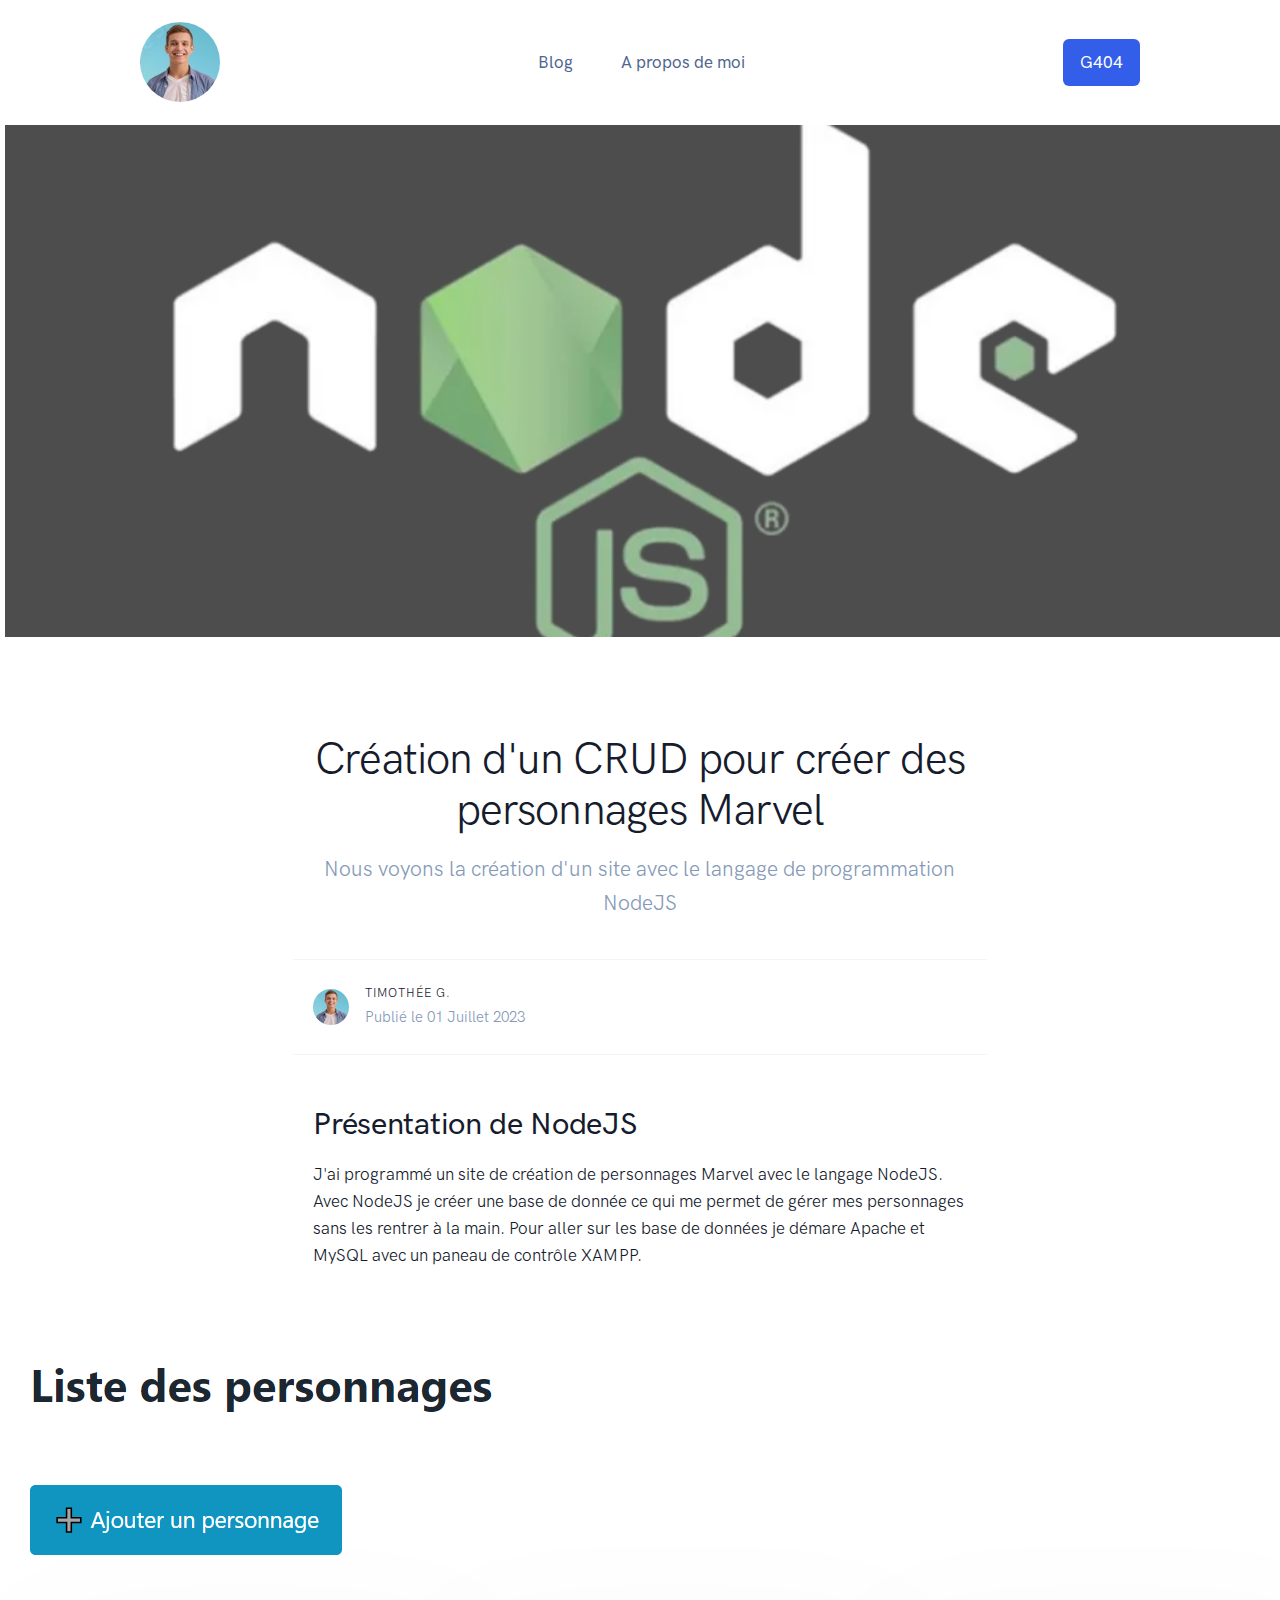
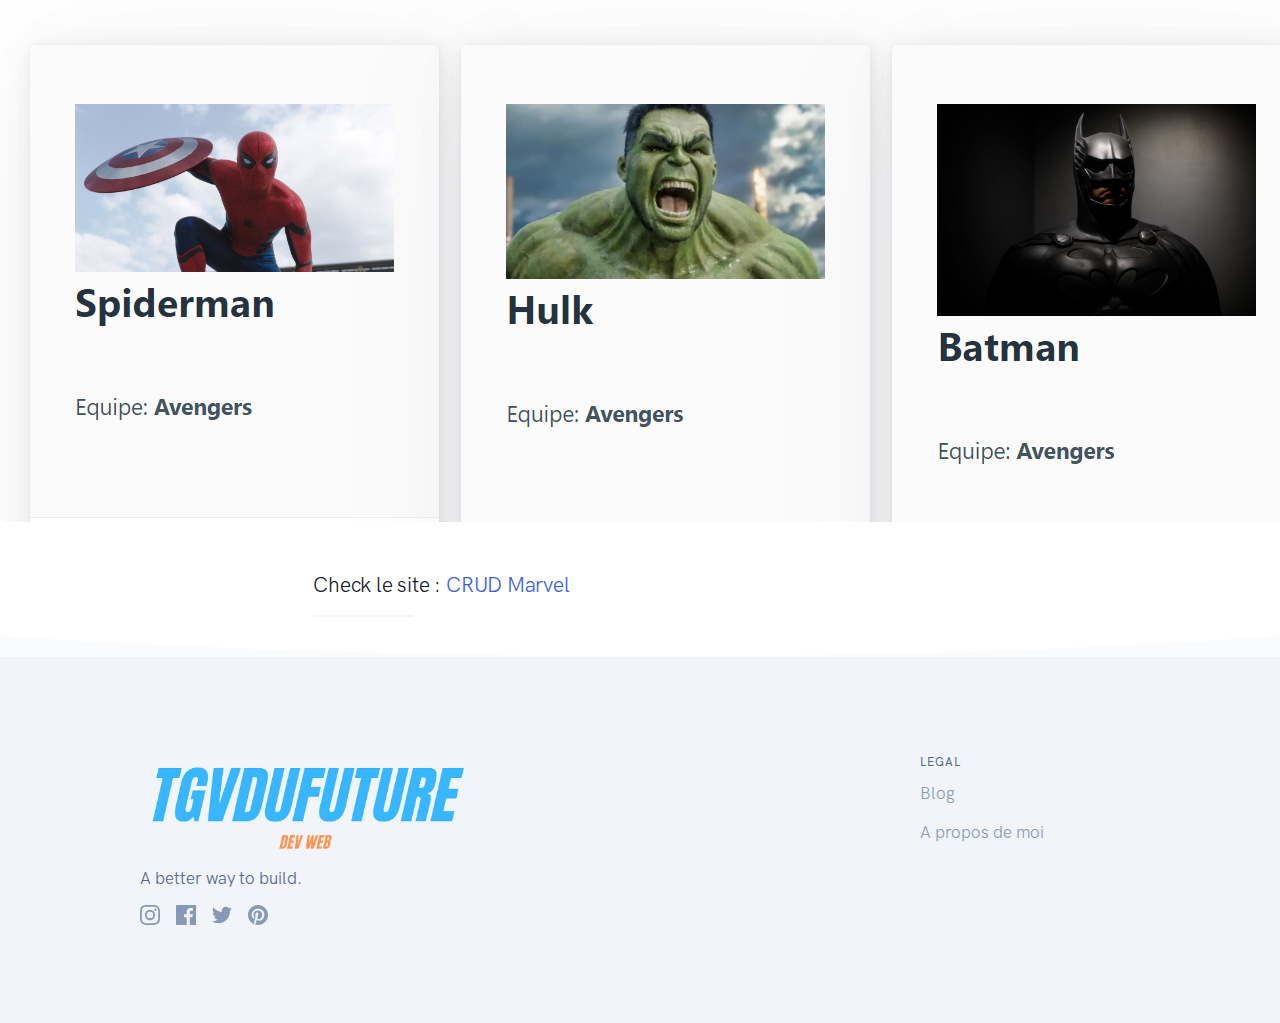
==== commit 059945b0: "crud" ====
--- a/blog-crud.html
+++ b/blog-crud.html
@@ -136,7 +136,7 @@
 
             <!-- Text -->
             <p>
-                J'ai programmé un site de création de personnages Marvel avec le langage NodeJS.
+                J'ai programmé un site de création de personnages Marvel avec le langage NodeJS. Avec NodeJS je créer une base de donnée ce qui me permet de gérer mes personnages sans les rentrer à la main. Pour aller sur les base de données je démare Apache et MySQL avec un paneau de contrôle XAMPP. 
             </p>
           </div>
         </div> <!-- / .row -->
